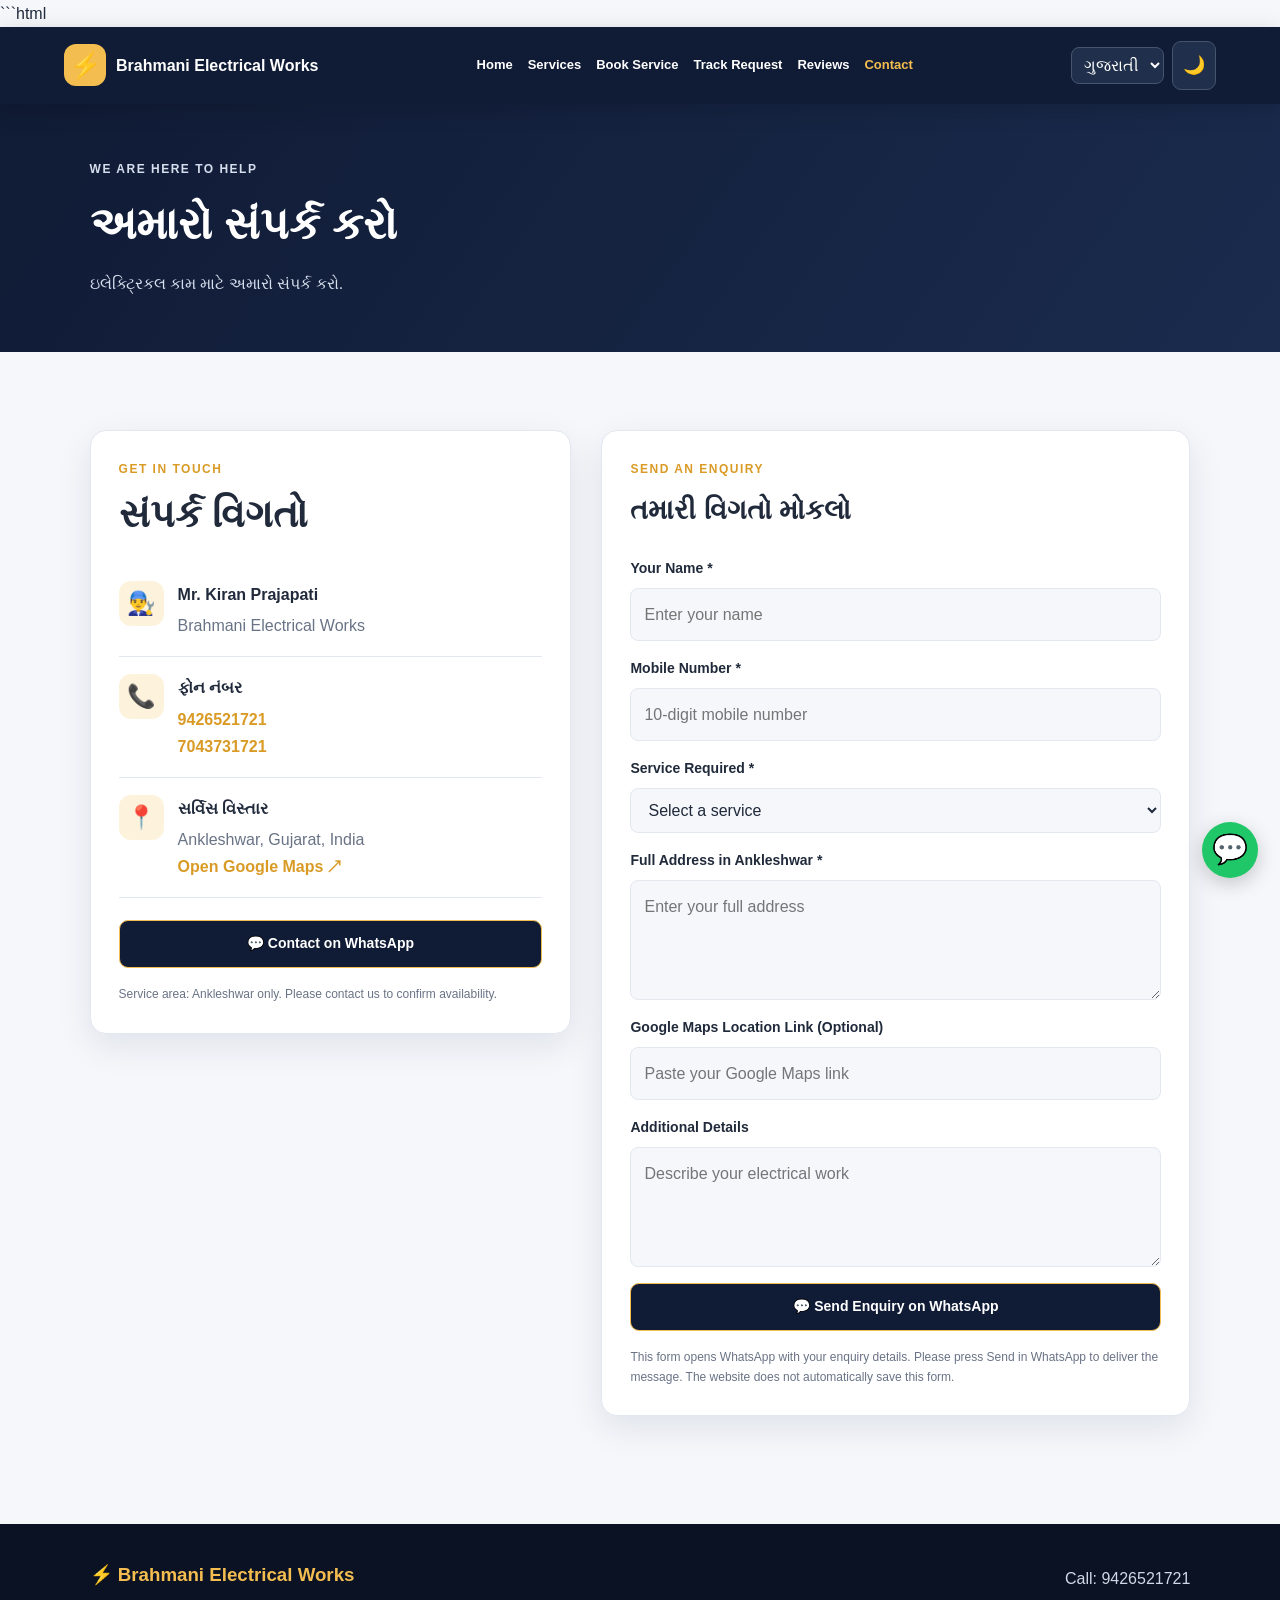
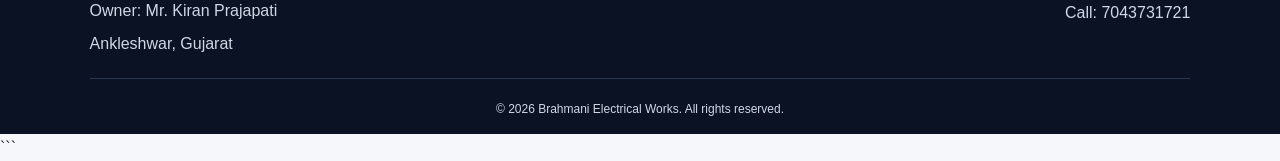
==== contact.html @ d77c8a73 "Add files via upload" ====
```html
<!DOCTYPE html>
<html lang="gu">
<head>
  <meta charset="UTF-8">
  <meta name="viewport" content="width=device-width, initial-scale=1.0">
  <meta name="description" content="Contact Brahmani Electrical Works in Ankleshwar, Gujarat for electrical wiring, fitting and repair services.">
  <title>Contact Us | Brahmani Electrical Works</title>
  <link rel="stylesheet" href="style.css">
</head>

<body>
  <header class="site-header">
    <div class="container nav-container">
      <a class="logo" href="index.html">
        <span class="logo-icon">⚡</span>
        <span>Brahmani Electrical Works</span>
      </a>

      <button class="menu-toggle" id="menuToggle" aria-label="Open menu">☰</button>

      <nav class="nav-links" id="navLinks">
        <a href="index.html">Home</a>
        <a href="services.html">Services</a>
        <a href="order.html">Book Service</a>
        <a href="track.html">Track Request</a>
        <a href="reviews.html">Reviews</a>
        <a href="contact.html" class="active">Contact</a>
      </nav>

      <div class="nav-actions">
        <select id="languageSelect" aria-label="Choose language">
          <option value="gu">ગુજરાતી</option>
          <option value="en">English</option>
          <option value="hi">हिन्दी</option>
        </select>
        <button id="themeToggle" class="theme-btn" type="button" aria-label="Toggle theme">🌙</button>
      </div>
    </div>
  </header>

  <main>
    <section class="page-hero">
      <div class="container">
        <p class="eyebrow">WE ARE HERE TO HELP</p>
        <h1 data-gu="અમારો સંપર્ક કરો"
            data-en="Contact Us"
            data-hi="हमसे संपर्क करें">અમારો સંપર્ક કરો</h1>
        <p data-gu="ઇલેક્ટ્રિકલ કામ માટે અમારો સંપર્ક કરો."
           data-en="Contact us for your electrical work."
           data-hi="इलेक्ट्रिकल काम के लिए हमसे संपर्क करें.">
          ઇલેક્ટ્રિકલ કામ માટે અમારો સંપર્ક કરો.
        </p>
      </div>
    </section>

    <section class="section">
      <div class="container contact-layout">

        <div class="contact-info">
          <div class="section-heading">
            <span class="eyebrow">GET IN TOUCH</span>
            <h2 data-gu="સંપર્ક વિગતો"
                data-en="Contact Details"
                data-hi="संपर्क विवरण">સંપર્ક વિગતો</h2>
          </div>

          <div class="contact-card">
            <span class="contact-icon">👨‍🔧</span>
            <div>
              <h3>Mr. Kiran Prajapati</h3>
              <p>Brahmani Electrical Works</p>
            </div>
          </div>

          <div class="contact-card">
            <span class="contact-icon">📞</span>
            <div>
              <h3 data-gu="ફોન નંબર"
                  data-en="Phone Numbers"
                  data-hi="फोन नंबर">ફોન નંબર</h3>
              <p><a href="tel:9426521721">9426521721</a></p>
              <p><a href="tel:7043731721">7043731721</a></p>
            </div>
          </div>

          <div class="contact-card">
            <span class="contact-icon">📍</span>
            <div>
              <h3 data-gu="સર્વિસ વિસ્તાર"
                  data-en="Service Area"
                  data-hi="सेवा क्षेत्र">સર્વિસ વિસ્તાર</h3>
              <p>Ankleshwar, Gujarat, India</p>
              <a href="https://www.google.com/maps/search/?api=1&query=Ankleshwar%2C%20Gujarat"
                 target="_blank" rel="noopener noreferrer">
                Open Google Maps ↗
              </a>
            </div>
          </div>

          <a class="btn btn-primary contact-whatsapp"
             href="https://wa.me/919426521721?text=Hello%20Brahmani%20Electrical%20Works%2C%20I%20need%20electrical%20service."
             target="_blank" rel="noopener noreferrer">
            💬 Contact on WhatsApp
          </a>

          <p class="small-note">
            Service area: Ankleshwar only. Please contact us to confirm availability.
          </p>
        </div>

        <div class="contact-form-card">
          <span class="eyebrow">SEND AN ENQUIRY</span>
          <h2 data-gu="તમારી વિગતો મોકલો"
              data-en="Send Your Enquiry"
              data-hi="अपनी जानकारी भेजें">તમારી વિગતો મોકલો</h2>

          <form id="contactForm">
            <div class="form-group">
              <label for="customerName">Your Name *</label>
              <input id="customerName" name="customerName"
                     type="text" placeholder="Enter your name" required>
            </div>

            <div class="form-group">
              <label for="customerPhone">Mobile Number *</label>
              <input id="customerPhone" name="customerPhone"
                     type="tel" inputmode="numeric"
                     placeholder="10-digit mobile number"
                     pattern="[6-9][0-9]{9}" maxlength="10" required>
            </div>

            <div class="form-group">
              <label for="serviceType">Service Required *</label>
              <select id="serviceType" name="serviceType" required>
                <option value="">Select a service</option>
                <option>Electrical Wiring</option>
                <option>Light Fitting</option>
                <option>Fan Fitting</option>
                <option>Inverter Fitting / Work</option>
                <option>Electrical Repairing</option>
                <option>Home Electrical Work</option>
                <option>Shop & Office Electrical Work</option>
                <option>Other Electrical Work</option>
              </select>
            </div>

            <div class="form-group">
              <label for="customerAddress">Full Address in Ankleshwar *</label>
              <textarea id="customerAddress" name="customerAddress"
                        rows="3" placeholder="Enter your full address"
                        required></textarea>
            </div>

            <div class="form-group">
              <label for="mapLink">Google Maps Location Link (Optional)</label>
              <input id="mapLink" name="mapLink" type="url"
                     placeholder="Paste your Google Maps link">
            </div>

            <div class="form-group">
              <label for="message">Additional Details</label>
              <textarea id="message" name="message" rows="3"
                        placeholder="Describe your electrical work"></textarea>
            </div>

            <button type="submit" class="btn btn-primary btn-full">
              💬 Send Enquiry on WhatsApp
            </button>
          </form>

          <p class="small-note">
            This form opens WhatsApp with your enquiry details. Please press
            Send in WhatsApp to deliver the message. The website does not
            automatically save this form.
          </p>
        </div>

      </div>
    </section>
  </main>

  <footer class="site-footer">
    <div class="container footer-content">
      <div>
        <h3>⚡ Brahmani Electrical Works</h3>
        <p>Owner: Mr. Kiran Prajapati</p>
        <p>Ankleshwar, Gujarat</p>
      </div>
      <div>
        <p>Call: <a href="tel:9426521721">9426521721</a></p>
        <p>Call: <a href="tel:7043731721">7043731721</a></p>
      </div>
    </div>
    <div class="footer-bottom">
      © <span id="currentYear"></span> Brahmani Electrical Works. All rights reserved.
    </div>
  </footer>

  <a class="whatsapp-float"
     href="https://wa.me/919426521721"
     target="_blank" rel="noopener noreferrer"
     aria-label="Contact us on WhatsApp">💬</a>

  <script src="app.js"></script>

  <script>
    document.getElementById("currentYear").textContent =
      new Date().getFullYear();

    document.getElementById("contactForm").addEventListener("submit", function (event) {
      event.preventDefault();

      const name = document.getElementById("customerName").value.trim();
      const phone = document.getElementById("customerPhone").value.trim();
      const service = document.getElementById("serviceType").value;
      const address = document.getElementById("customerAddress").value.trim();
      const mapLink = document.getElementById("mapLink").value.trim();
      const message = document.getElementById("message").value.trim();

      if (!/^[6-9][0-9]{9}$/.test(phone)) {
        alert("Please enter a valid 10-digit Indian mobile number.");
        return;
      }

      if (mapLink && !/^https:\/\/(www\.)?(google\.[a-z.]+\/maps|maps\.app\.goo\.gl\/)/i.test(mapLink)) {
        alert("Please enter a valid Google Maps link, or leave the field empty.");
        return;
      }

      const text =
        "New Enquiry - Brahmani Electrical Works\n\n" +
        "Name: " + name + "\n" +
        "Customer Mobile: " + phone + "\n" +
        "Service: " + service + "\n" +
        "Address: " + address + "\n" +
        "Google Maps: " + (mapLink || "Not provided") + "\n" +
        "Details: " + (message || "Not provided");

      window.open(
        "https://wa.me/919426521721?text=" + encodeURIComponent(text),
        "_blank",
        "noopener,noreferrer"
      );
    });
  </script>
</body>
</html>
```
---- style.css ----
:root {
  --navy: #101b35;
  --navy-light: #1a2b4d;
  --gold: #f4bd50;
  --gold-dark: #d99b26;
  --bg: #f5f7fb;
  --card: #ffffff;
  --text: #202a3b;
  --muted: #697386;
  --border: #e2e7f0;
  --shadow: 0 12px 35px rgba(16, 27, 53, 0.09);
}

body.dark-mode {
  --bg: #0b1220;
  --card: #121d30;
  --text: #eef2fa;
  --muted: #b0bacb;
  --border: #28364c;
  --shadow: 0 12px 35px rgba(0, 0, 0, 0.2);
}

* {
  box-sizing: border-box;
  margin: 0;
  padding: 0;
}

html {
  scroll-behavior: smooth;
  scroll-padding-top: 90px;
}

body {
  font-family: Arial, "Noto Sans Gujarati", sans-serif;
  background: var(--bg);
  color: var(--text);
  line-height: 1.7;
  transition: background 0.25s, color 0.25s;
}

a {
  color: inherit;
  text-decoration: none;
}

button,
input,
select,
textarea {
  font: inherit;
}

button,
select {
  cursor: pointer;
}

.header {
  width: 100%;
  min-height: 82px;
  padding: 14px 5%;
  display: flex;
  align-items: center;
  justify-content: space-between;
  gap: 22px;
  background: var(--navy);
  color: white;
  position: sticky;
  top: 0;
  z-index: 1000;
  box-shadow: 0 5px 22px rgba(0, 0, 0, 0.15);
}

.brand {
  display: flex;
  align-items: center;
  gap: 12px;
  min-width: 210px;
}

.brand-icon {
  width: 48px;
  height: 48px;
  display: grid;
  place-items: center;
  border-radius: 14px;
  background: var(--gold);
  color: var(--navy);
  font-size: 28px;
}

.brand strong {
  display: block;
  font-size: 17px;
  line-height: 1.35;
}

.brand small {
  color: #d5dcec;
  font-size: 12px;
}

.nav {
  display: flex;
  align-items: center;
  justify-content: center;
  gap: 17px;
  flex-wrap: wrap;
}

.nav a {
  color: #eef2fa;
  font-size: 13px;
  font-weight: 600;
  transition: color 0.2s;
}

.nav a:hover,
.nav a.active {
  color: var(--gold);
}

.header-actions {
  display: flex;
  align-items: center;
  gap: 9px;
}

.header-actions select,
.theme-btn {
  background: #202f4b;
  color: white;
  border: 1px solid #46546c;
  border-radius: 9px;
  padding: 8px 10px;
}

.theme-btn {
  min-width: 39px;
  min-height: 39px;
  font-size: 18px;
}

.menu-toggle {
  display: none;
  background: transparent;
  color: white;
  border: 1px solid #52617a;
  border-radius: 8px;
  padding: 5px 11px;
  font-size: 24px;
}

.hero {
  min-height: 580px;
  padding: 75px 8%;
  background:
    radial-gradient(circle at 80% 35%, rgba(244, 189, 80, 0.13), transparent 30%),
    linear-gradient(125deg, #101b35, #1b2d4e);
  color: white;
  display: grid;
  grid-template-columns: 1.15fr 0.85fr;
  align-items: center;
  gap: 50px;
  overflow: hidden;
}

.hero-content {
  max-width: 700px;
  animation: slideUp 0.8s ease both;
}

.eyebrow {
  color: var(--gold-dark);
  font-size: 12px;
  font-weight: 800;
  letter-spacing: 1.5px;
  text-transform: uppercase;
}

.hero .eyebrow {
  color: var(--gold);
}

.hero h1 {
  margin: 18px 0;
  max-width: 720px;
  font-size: clamp(32px, 4.3vw, 57px);
  line-height: 1.2;
  letter-spacing: -1px;
}

.hero-content > p {
  max-width: 580px;
  color: #d1d9e8;
  font-size: 17px;
  margin-bottom: 26px;
}

.hero-buttons {
  display: flex;
  flex-wrap: wrap;
  gap: 12px;
}

.btn {
  display: inline-flex;
  justify-content: center;
  align-items: center;
  gap: 8px;
  min-height: 46px;
  padding: 11px 22px;
  border: 1px solid transparent;
  border-radius: 9px;
  font-weight: 700;
  font-size: 14px;
  transition: transform 0.2s, background 0.2s;
}

.btn:hover {
  transform: translateY(-3px);
}

.btn-gold {
  background: var(--gold);
  color: var(--navy);
}

.btn-gold:hover {
  background: #ffd47d;
}

.btn-outline {
  border-color: #74819a;
  color: white;
  background: rgba(255, 255, 255, 0.04);
}

.btn-outline:hover {
  border-color: var(--gold);
}

.btn-dark {
  background: var(--navy);
  color: white;
}

.hero-contact {
  margin-top: 30px;
  display: flex;
  flex-wrap: wrap;
  gap: 20px;
  color: #e2e8f3;
  font-size: 14px;
}

.hero-art {
  min-height: 370px;
  display: grid;
  place-items: center;
  position: relative;
  animation: fadeIn 1.2s ease both;
}

.electric-circle {
  width: min(300px, 75vw);
  aspect-ratio: 1;
  border-radius: 50%;
  display: flex;
  flex-direction: column;
  justify-content: center;
  align-items: center;
  gap: 8px;
  border: 2px solid rgba(244, 189, 80, 0.7);
  background: radial-gradient(circle, #273c60, #14233e 72%);
  box-shadow: 0 0 0 18px rgba(244, 189, 80, 0.045),
              0 0 60px rgba(244, 189, 80, 0.12);
}

.big-bolt {
  font-size: 115px;
  color: var(--gold);
  line-height: 1.2;
  animation: glow 2.5s infinite;
}

.circle-caption {
  color: #f7d891;
  font-size: 11px;
  font-weight: 800;
  letter-spacing: 2px;
}

.floating-card {
  position: absolute;
  top: 12%;
  right: -2%;
  padding: 12px 16px;
  background: white;
  color: var(--navy);
  border-radius: 10px;
  box-shadow: var(--shadow);
  font-size: 13px;
  font-weight: 700;
}

.card-bottom {
  top: auto;
  right: auto;
  bottom: 10%;
  left: 0;
}

.section {
  padding: 78px 7%;
}

.section-heading {
  text-align: center;
  max-width: 680px;
  margin: 0 auto 38px;
}

.section-heading h2,
.owner-section h2,
.cta-section h2 {
  font-size: clamp(26px, 3vw, 38px);
  line-height: 1.3;
  margin: 10px 0;
}

.section-heading p,
.service-card p,
.owner-section p {
  color: var(--muted);
}

.service-grid {
  display: grid;
  grid-template-columns: repeat(4, minmax(0, 1fr));
  gap: 22px;
}

.service-card {
  padding: 27px 22px;
  background: var(--card);
  border: 1px solid var(--border);
  border-radius: 15px;
  box-shadow: var(--shadow);
  transition: transform 0.25s, border-color 0.25s;
}

.service-card:hover {
  transform: translateY(-7px);
  border-color: var(--gold);
}

.service-icon {
  width: 55px;
  height: 55px;
  display: grid;
  place-items: center;
  border-radius: 13px;
  background: rgba(244, 189, 80, 0.18);
  font-size: 28px;
  margin-bottom: 18px;
}

.service-card h3 {
  font-size: 18px;
  line-height: 1.45;
  margin-bottom: 10px;
}

.service-card p {
  font-size: 14px;
}

.center {
  text-align: center;
  margin-top: 35px;
}

.owner-section {
  margin: 0 7% 75px;
  padding: 35px;
  display: flex;
  align-items: center;
  gap: 27px;
  background: var(--card);
  border: 1px solid var(--border);
  border-radius: 18px;
  box-shadow: var(--shadow);
}

.owner-mark {
  flex-shrink: 0;
  width: 100px;
  height: 100px;
  border-radius: 50%;
  display: grid;
  place-items: center;
  background: var(--navy);
  color: var(--gold);
  border: 3px solid var(--gold);
  font-size: 30px;
  font-weight: 900;
}

.owner-section h2 {
  font-size: 28px;
}

.text-link {
  display: inline-block;
  color: var(--gold-dark);
  font-weight: 800;
  margin-top: 12px;
}

.cta-section {
  padding: 65px 7%;
  text-align: center;
  background: var(--navy-light);
  color: white;
}

.cta-section p {
  color: #d5deed;
  margin: 10px 0 24px;
}

.footer {
  display: flex;
  justify-content: space-between;
  gap: 30px;
  padding: 35px 7%;
  background: #0a1223;
  color: white;
}

.footer strong {
  color: var(--gold);
  font-size: 18px;
}

.footer p {
  color: #d0d8e6;
  font-size: 14px;
  margin-top: 5px;
}

.footer a:hover {
  color: var(--gold);
}

.whatsapp-float {
  position: fixed;
  right: 22px;
  bottom: 22px;
  z-index: 900;
  width: 56px;
  height: 56px;
  display: grid;
  place-items: center;
  background: #20c768;
  color: white;
  border-radius: 50%;
  font-size: 29px;
  font-weight: 700;
  box-shadow: 0 6px 20px rgba(0, 0, 0, 0.2);
  transition: transform 0.2s;
}

.whatsapp-float:hover {
  transform: scale(1.08);
}

/* Shared styles for the other website pages */

.page-hero {
  padding: 55px 7%;
  background: linear-gradient(125deg, var(--navy), var(--navy-light));
  color: white;
}

.page-hero h1 {
  font-size: clamp(28px, 4vw, 44px);
  margin: 8px 0;
}

.page-hero p {
  color: #d5deed;
}

.content-section {
  max-width: 1100px;
  margin: 0 auto;
  padding: 50px 22px 75px;
}

.panel {
  padding: 28px;
  margin-bottom: 22px;
  background: var(--card);
  border: 1px solid var(--border);
  border-radius: 14px;
  box-shadow: var(--shadow);
}

.panel h2,
.panel h3 {
  margin-bottom: 14px;
}

.form-grid {
  display: grid;
  grid-template-columns: repeat(2, minmax(0, 1fr));
  gap: 18px;
}

.form-group {
  display: flex;
  flex-direction: column;
  gap: 7px;
  margin-bottom: 16px;
}

.form-group.full-width {
  grid-column: 1 / -1;
}

.form-group label {
  font-size: 14px;
  font-weight: 700;
}

.form-group input,
.form-group select,
.form-group textarea,
.input-control {
  width: 100%;
  padding: 12px 13px;
  border: 1px solid var(--border);
  border-radius: 8px;
  outline: none;
  color: var(--text);
  background: var(--bg);
}

.form-group input:focus,
.form-group select:focus,
.form-group textarea:focus,
.input-control:focus {
  border-color: var(--gold-dark);
  box-shadow: 0 0 0 3px rgba(244, 189, 80, 0.16);
}

.form-group textarea {
  min-height: 120px;
  resize: vertical;
}

.muted {
  color: var(--muted);
  font-size: 14px;
}

.notice {
  padding: 14px 17px;
  border-left: 4px solid var(--gold);
  background: rgba(244, 189, 80, 0.12);
  border-radius: 7px;
  margin: 15px 0;
}

.status-badge {
  display: inline-block;
  padding: 5px 11px;
  border-radius: 20px;
  background: rgba(244, 189, 80, 0.2);
  font-size: 12px;
  font-weight: 800;
}

.data-table-wrap {
  overflow-x: auto;
}

.data-table {
  width: 100%;
  border-collapse: collapse;
  min-width: 600px;
}

.data-table th,
.data-table td {
  padding: 12px;
  text-align: left;
  border-bottom: 1px solid var(--border);
}

.data-table th {
  background: var(--navy);
  color: white;
}

.data-table td {
  color: var(--text);
}

.hidden {
  display: none !important;
}

.rating-stars {
  color: #d99b26;
  font-size: 24px;
  letter-spacing: 3px;
}

@keyframes slideUp {
  from {
    opacity: 0;
    transform: translateY(22px);
  }
  to {
    opacity: 1;
    transform: translateY(0);
  }
}

@keyframes fadeIn {
  from { opacity: 0; }
  to { opacity: 1; }
}

@keyframes glow {
  0%, 100% { filter: drop-shadow(0 0 5px rgba(244, 189, 80, 0.2)); }
  50% { filter: drop-shadow(0 0 18px rgba(244, 189, 80, 0.8)); }
}

@media (max-width: 1150px) {
  .header {
    flex-wrap: wrap;
  }

  .menu-toggle {
    display: block;
    margin-left: auto;
  }

  .nav {
    display: none;
    width: 100%;
    order: 5;
    align-items: stretch;
    flex-direction: column;
    gap: 0;
    padding: 10px 0;
  }

  .nav.open {
    display: flex;
  }

  .nav a {
    padding: 10px;
    border-bottom: 1px solid rgba(255, 255, 255, 0.09);
  }

  .header-actions {
    order: 4;
  }

  .hero {
    padding: 60px 6%;
    gap: 20px;
  }

  .service-grid {
    grid-template-columns: repeat(2, minmax(0, 1fr));
  }
}

@media (max-width: 700px) {
  .header {
    padding: 12px 4%;
    gap: 10px;
  }

  .brand {
    min-width: 0;
    flex: 1;
  }

  .brand-icon {
    width: 41px;
    height: 41px;
    font-size: 24px;
  }

  .brand strong {
    font-size: 14px;
  }

  .brand small {
    font-size: 11px;
  }

  .header-actions {
    width: 100%;
    order: 6;
    justify-content: flex-end;
  }

  .hero {
    grid-template-columns: 1fr;
    padding: 48px 6%;
  }

  .hero h1 {
    font-size: 35px;
  }

  .hero-art {
    min-height: 310px;
  }

  .big-bolt {
    font-size: 90px;
  }

  .floating-card {
    right: 0;
  }

  .card-bottom {
    left: 0;
  }

  .section {
    padding: 55px 5%;
  }

  .service-grid {
    grid-template-columns: 1fr;
    gap: 15px;
  }

  .owner-section {
    margin: 0 5% 50px;
    padding: 25px 20px;
    flex-direction: column;
    align-items: flex-start;
  }

  .owner-mark {
    width: 78px;
    height: 78px;
    font-size: 25px;
  }

  .footer {
    flex-direction: column;
    padding: 30px 6%;
    gap: 20px;
  }

  .form-grid {
    grid-template-columns: 1fr;
  }

  .form-group.full-width {
    grid-column: auto;
  }

  .panel {
    padding: 20px 16px;
  }

  .content-section {
    padding: 35px 5% 55px;
  }

  .whatsapp-float {
    right: 15px;
    bottom: 15px;
  }
}

@media (prefers-reduced-motion: reduce) {
  *,
  *::before,
  *::after {
    scroll-behavior: auto !important;
    animation-duration: 0.01ms !important;
    transition-duration: 0.01ms !important;
  }
}

/* ===== CONTACT PAGE FIX ===== */

.site-header {
  width: 100%;
  padding: 14px 5%;
  display: flex;
  align-items: center;
  background: var(--navy);
  color: white;
  position: sticky;
  top: 0;
  z-index: 1000;
  box-shadow: 0 5px 22px rgba(0, 0, 0, 0.15);
}

.nav-container {
  width: 100%;
  display: flex;
  align-items: center;
  justify-content: space-between;
  gap: 18px;
}

.logo {
  display: flex;
  align-items: center;
  gap: 10px;
  color: white;
  font-weight: 800;
  font-size: 16px;
  white-space: nowrap;
}

.logo-icon {
  width: 42px;
  height: 42px;
  display: grid;
  place-items: center;
  background: var(--gold);
  color: var(--navy);
  border-radius: 12px;
  font-size: 25px;
}

.nav-links {
  display: flex;
  align-items: center;
  justify-content: center;
  flex-wrap: wrap;
  gap: 15px;
}

.nav-links a {
  color: white;
  font-size: 13px;
  font-weight: 700;
}

.nav-links a:hover,
.nav-links a.active {
  color: var(--gold);
}

.nav-actions {
  display: flex;
  align-items: center;
  gap: 8px;
}

.nav-actions select {
  max-width: 115px;
  padding: 8px;
  border: 1px solid #46546c;
  border-radius: 8px;
  background: #202f4b;
  color: white;
}

.contact-layout {
  width: 100%;
  max-width: 1150px;
  margin: 0 auto;
  display: grid;
  grid-template-columns: 0.9fr 1.1fr;
  align-items: start;
  gap: 30px;
}

.contact-info,
.contact-form-card {
  min-width: 0;
  padding: 28px;
  background: var(--card);
  color: var(--text);
  border: 1px solid var(--border);
  border-radius: 16px;
  box-shadow: var(--shadow);
}

.contact-info .section-heading {
  text-align: left;
  margin: 0 0 25px;
}

.contact-card {
  display: flex;
  align-items: flex-start;
  gap: 14px;
  padding: 17px 0;
  border-bottom: 1px solid var(--border);
}

.contact-icon {
  flex-shrink: 0;
  width: 45px;
  height: 45px;
  display: grid;
  place-items: center;
  border-radius: 12px;
  background: rgba(244, 189, 80, 0.2);
  font-size: 23px;
}

.contact-card h3 {
  font-size: 16px;
  margin-bottom: 4px;
}

.contact-card p {
  color: var(--muted);
  overflow-wrap: anywhere;
}

.contact-card a {
  color: var(--gold-dark);
  font-weight: 700;
  overflow-wrap: anywhere;
}

.contact-whatsapp {
  margin-top: 22px;
  width: 100%;
  background: #20c768;
  color: white;
  text-align: center;
}

.contact-form-card h2 {
  font-size: 27px;
  margin: 8px 0 24px;
}

.contact-form-card form {
  margin-top: 18px;
}

.btn-primary {
  background: var(--navy);
  color: white;
  border: 1px solid var(--gold);
}

.btn-primary:hover {
  background: var(--navy-light);
}

.btn-full {
  width: 100%;
}

.small-note {
  color: var(--muted);
  font-size: 12px;
  margin-top: 16px;
}

.site-footer {
  margin-top: 30px;
  padding: 35px 7% 15px;
  background: #0a1223;
  color: white;
}

.footer-content {
  display: flex;
  justify-content: space-between;
  gap: 25px;
  flex-wrap: wrap;
}

.site-footer h3 {
  color: var(--gold);
}

.site-footer p {
  margin-top: 6px;
  color: #d0d8e6;
}

.site-footer a:hover {
  color: var(--gold);
}

.footer-bottom {
  text-align: center;
  padding-top: 20px;
  margin-top: 20px;
  border-top: 1px solid #29364c;
  color: #d0d8e6;
  font-size: 12px;
}

/* Responsive Contact Page */

@media (max-width: 1150px) {
  .nav-container {
    flex-wrap: wrap;
  }

  .menu-toggle {
    display: block;
    margin-left: auto;
  }

  .nav-links {
    display: none;
    width: 100%;
    order: 5;
    align-items: stretch;
    flex-direction: column;
    gap: 0;
  }

  .nav-links.open {
    display: flex;
  }

  .nav-links a {
    padding: 10px;
    border-bottom: 1px solid rgba(255,255,255,0.1);
  }

  .nav-actions {
    margin-left: auto;
  }
}

@media (max-width: 800px) {
  .contact-layout {
    grid-template-columns: 1fr;
    gap: 20px;
  }

  .contact-info,
  .contact-form-card {
    padding: 22px;
  }
}

@media (max-width: 480px) {
  .site-header {
    padding: 12px 4%;
  }

  .logo {
    font-size: 13px;
    white-space: normal;
  }

  .logo-icon {
    flex-shrink: 0;
    width: 37px;
    height: 37px;
  }

  .contact-info,
  .contact-form-card {
    padding: 18px 15px;
  }

  .contact-form-card h2 {
    font-size: 23px;
  }
}

.inverter-photos {
  display: grid;
  grid-template-columns: repeat(3, minmax(0, 1fr));
  gap: 18px;
}

.inverter-photos img {
  width: 100%;
  height: 230px;
  object-fit: contain;
  padding: 10px;
  background: #fff;
  border: 1px solid #e2e7f0;
  border-radius: 14px;
  box-shadow: 0 5px 18px rgba(0, 0, 0, 0.08);
  transition: transform 0.25s ease;
}

.inverter-photos img:hover {
  transform: translateY(-5px);
}

@media (max-width: 700px) {
  .inverter-photos {
    grid-template-columns: repeat(2, minmax(0, 1fr));
    gap: 12px;
  }

  .inverter-photos img {
    height: 180px;
  }
}

.inverter-photos {
  display: grid;
  grid-template-columns: repeat(2, minmax(0, 1fr));
  gap: 12px;
  margin-top: 20px;
}

.inverter-photos img {
  width: 100%;
  height: 180px;
  object-fit: contain;
  padding: 8px;
  background: #fff;
  border: 1px solid #e2e7f0;
  border-radius: 12px;
  box-shadow: 0 4px 12px rgba(0, 0, 0, 0.08);
}

.inverter-photos img:last-child {
  grid-column: 1 / -1;
}

@media (min-width: 768px) {
  .inverter-photos {
    grid-template-columns: repeat(3, minmax(0, 1fr));
  }

  .inverter-photos img:last-child {
    grid-column: auto;
  }
}

.inverter-gallery {
  display: grid;
  grid-template-columns: repeat(2, minmax(0, 1fr));
  gap: 10px;
  margin-top: 18px;
}

.inverter-gallery img {
  width: 100%;
  height: 130px;
  object-fit: contain;
  background: #ffffff;
  border-radius: 10px;
  border: 1px solid #e0e5ef;
  padding: 5px;
  transition: transform 0.3s ease;
}

.inverter-gallery img:hover {
  transform: scale(1.04);
}

.inverter-gallery img:last-child {
  grid-column: 1 / -1;
}
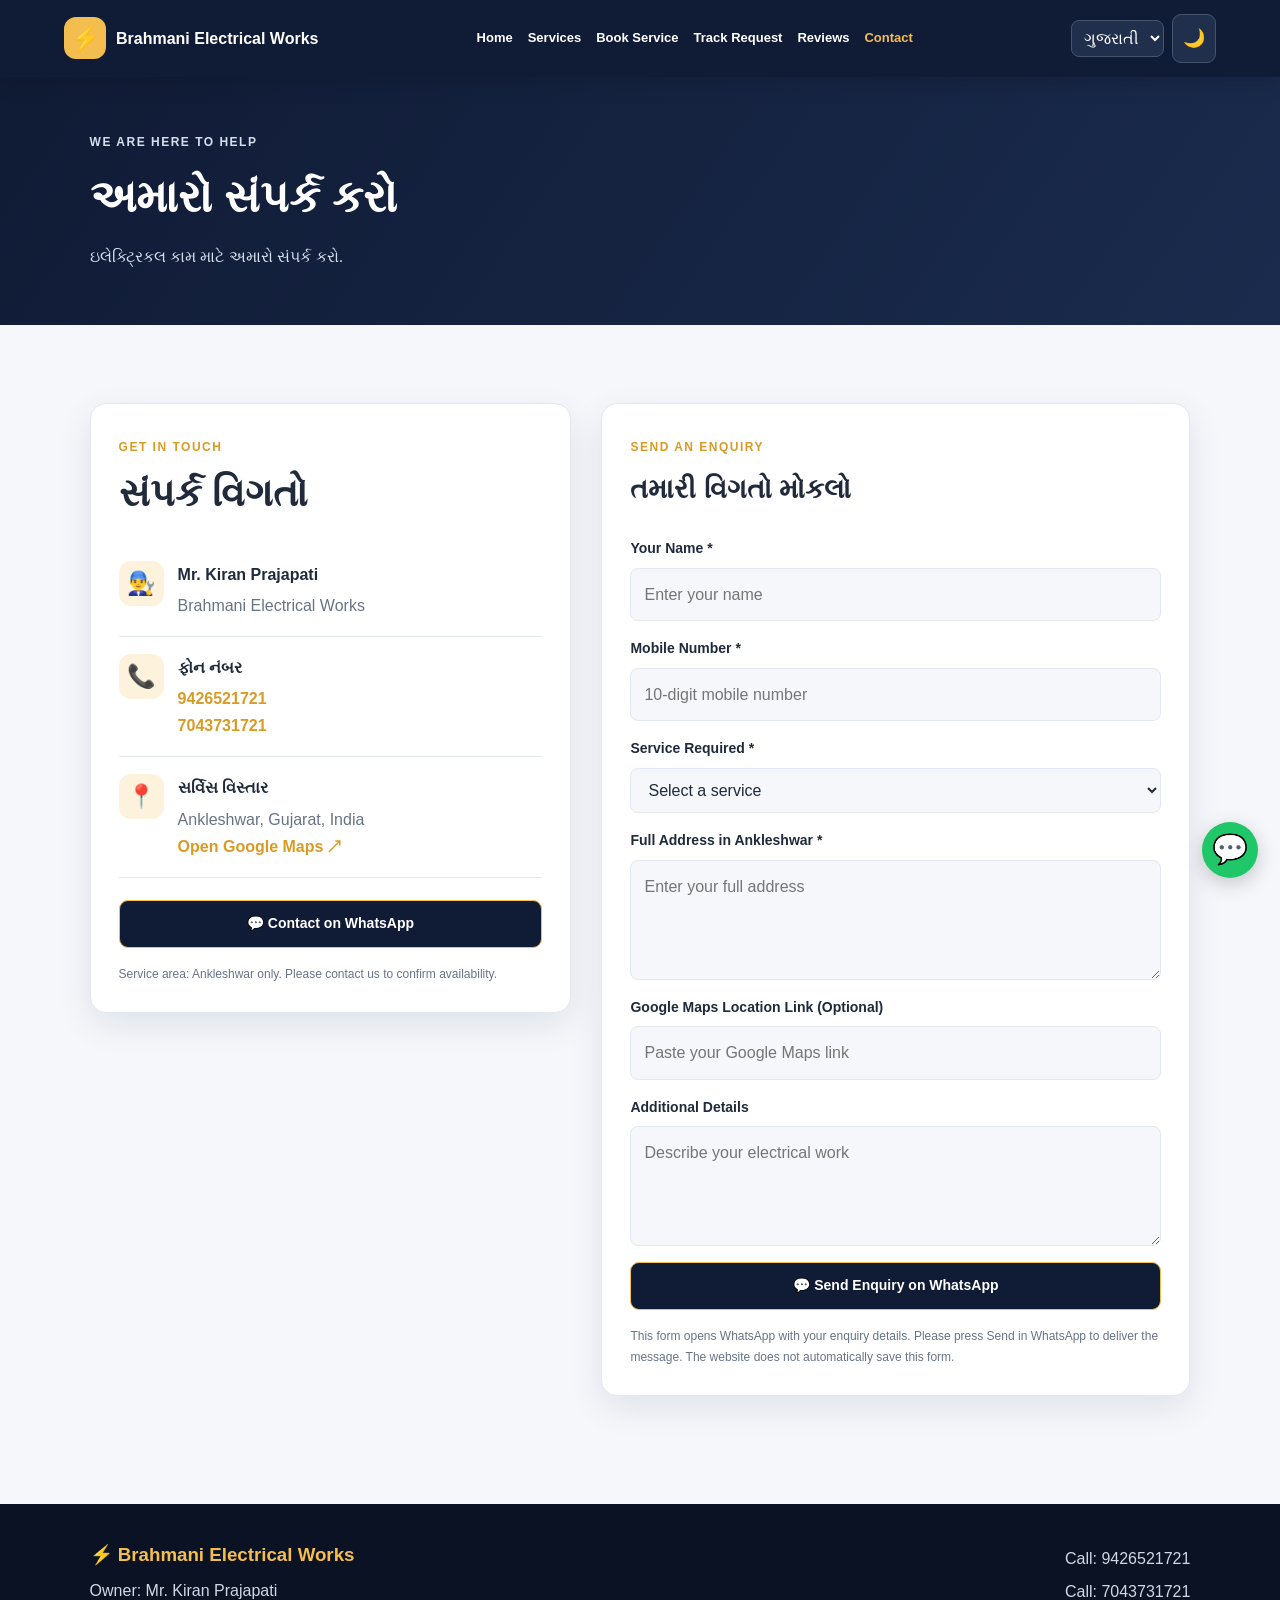
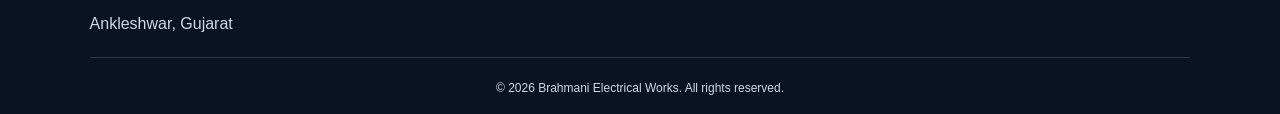
==== commit fce6b309: "Update contact.html" ====
--- a/contact.html
+++ b/contact.html
@@ -1,4 +1,4 @@
-```html
+
 <!DOCTYPE html>
 <html lang="gu">
 <head>
@@ -246,4 +246,3 @@
   </script>
 </body>
 </html>
-```
